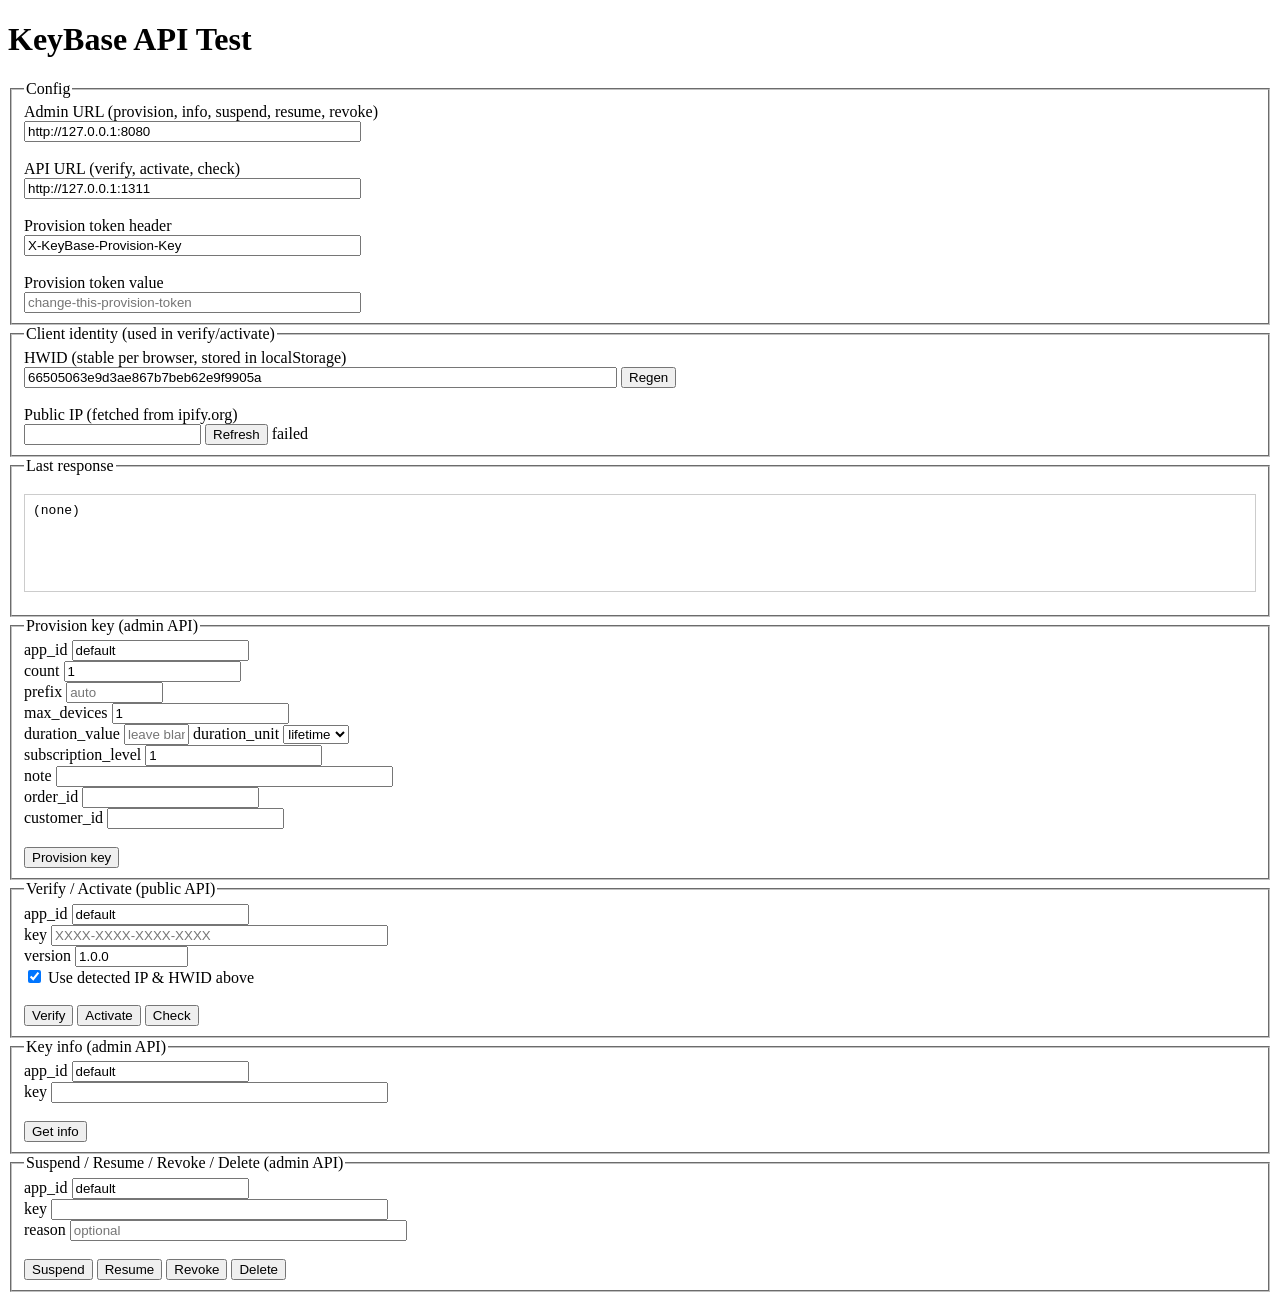
==== Client-Test/index.html @ a8faad83 "Add files via upload" ====
<!DOCTYPE html>
<html lang="en">
<head>
<meta charset="UTF-8">
<title>KeyBase API Test</title>
</head>
<body>
<h1>KeyBase API Test</h1>

<!-- ── Config ──────────────────────────────────────────── -->
<fieldset>
  <legend>Config</legend>
  <label>Admin URL (provision, info, suspend, resume, revoke)<br>
    <input id="cfg-admin" value="http://127.0.0.1:8080" size="40">
  </label><br><br>
  <label>API URL (verify, activate, check)<br>
    <input id="cfg-api" value="http://127.0.0.1:1311" size="40">
  </label><br><br>
  <label>Provision token header<br>
    <input id="cfg-header" value="X-KeyBase-Provision-Key" size="40">
  </label><br><br>
  <label>Provision token value<br>
    <input id="cfg-token" value="" size="40" placeholder="change-this-provision-token">
  </label>
</fieldset>

<!-- ── Client identity ─────────────────────────────────── -->
<fieldset>
  <legend>Client identity (used in verify/activate)</legend>
  <label>HWID (stable per browser, stored in localStorage)<br>
    <input id="client-hwid" size="72" readonly>
    <button onclick="regenHwid()">Regen</button>
  </label><br><br>
  <label>Public IP (fetched from ipify.org)<br>
    <input id="client-ip" size="20" readonly>
    <button onclick="detectIp()">Refresh</button>
    <span id="ip-status"></span>
  </label>
</fieldset>

<!-- ── Response ─────────────────────────────────────────── -->
<fieldset>
  <legend>Last response</legend>
  <pre id="resp" style="min-height:80px;border:1px solid #ccc;padding:8px;white-space:pre-wrap;word-break:break-all">(none)</pre>
</fieldset>

<!-- ── Provision ────────────────────────────────────────── -->
<fieldset>
  <legend>Provision key (admin API)</legend>
  <label>app_id <input id="p-app" value="default" size="20"></label><br>
  <label>count <input id="p-count" value="1" size="5" type="number" min="1"></label><br>
  <label>prefix <input id="p-prefix" value="" size="10" placeholder="auto"></label><br>
  <label>max_devices <input id="p-devices" value="1" size="5" type="number" min="1"></label><br>
  <label>duration_value <input id="p-dur-val" value="" size="6" placeholder="leave blank = lifetime"></label></label>
  <label>duration_unit
    <select id="p-dur-unit">
      <option value="">lifetime</option>
      <option value="hours">hours</option>
      <option value="days">days</option>
      <option value="weeks">weeks</option>
      <option value="months">months</option>
      <option value="years">years</option>
    </select>
  </label><br>
  <label>subscription_level <input id="p-sub" value="1" size="5" type="number" min="1"></label><br>
  <label>note <input id="p-note" value="" size="40"></label><br>
  <label>order_id <input id="p-order" value="" size="20"></label><br>
  <label>customer_id <input id="p-customer" value="" size="20"></label><br><br>
  <button onclick="doProvision()">Provision key</button>
</fieldset>

<!-- ── Verify / Activate ─────────────────────────────────── -->
<fieldset>
  <legend>Verify / Activate (public API)</legend>
  <label>app_id <input id="v-app" value="default" size="20"></label><br>
  <label>key <input id="v-key" value="" size="40" placeholder="XXXX-XXXX-XXXX-XXXX"></label><br>
  <label>version <input id="v-version" value="1.0.0" size="12"></label><br>
  <label>
    <input type="checkbox" id="v-use-detected" checked onchange="toggleManualIp()">
    Use detected IP &amp; HWID above
  </label><br>
  <div id="v-manual" style="display:none">
    <label>hwid <input id="v-hwid-manual" value="" size="50"></label><br>
    <label>ip <input id="v-ip-manual" value="" size="20"></label><br>
  </div>
  <br>
  <button onclick="doVerify('/api/v1/verify')">Verify</button>
  <button onclick="doVerify('/api/v1/activate')">Activate</button>
  <button onclick="doVerify('/api/v1/check')">Check</button>
</fieldset>

<!-- ── Key info ──────────────────────────────────────────── -->
<fieldset>
  <legend>Key info (admin API)</legend>
  <label>app_id <input id="i-app" value="default" size="20"></label><br>
  <label>key <input id="i-key" value="" size="40"></label><br><br>
  <button onclick="doKeyInfo()">Get info</button>
</fieldset>

<!-- ── Suspend / Resume / Revoke / Delete ────────────────── -->
<fieldset>
  <legend>Suspend / Resume / Revoke / Delete (admin API)</legend>
  <label>app_id <input id="m-app" value="default" size="20"></label><br>
  <label>key <input id="m-key" value="" size="40"></label><br>
  <label>reason <input id="m-reason" value="" size="40" placeholder="optional"></label><br><br>
  <button onclick="doKeyAction('/api/v1/keys/suspend')">Suspend</button>
  <button onclick="doKeyAction('/api/v1/keys/resume')">Resume</button>
  <button onclick="doKeyAction('/api/v1/keys/revoke')">Revoke</button>
  <button onclick="doKeyAction('/api/v1/keys/delete')">Delete</button>
</fieldset>

<script>
// ── Helpers ─────────────────────────────────────────────────
function adminBase() { return document.getElementById('cfg-admin').value.replace(/\/$/, ''); }
function apiBase()   { return document.getElementById('cfg-api').value.replace(/\/$/, ''); }
function token()     { return document.getElementById('cfg-token').value.trim(); }
function headerName(){ return document.getElementById('cfg-header').value.trim() || 'X-KeyBase-Provision-Key'; }

function showResp(data, ok) {
  var el = document.getElementById('resp');
  el.textContent = JSON.stringify(data, null, 2);
  el.style.background = ok ? '#efffef' : '#fff2f2';
}
function showErr(err) {
  document.getElementById('resp').textContent = 'ERROR: ' + err;
  document.getElementById('resp').style.background = '#fff2f2';
}

async function apiFetch(base, path, body, method) {
  method = method || 'POST';
  var headers = { 'Content-Type': 'application/json' };
  var authHeader = headerName();
  if (authHeader) headers[authHeader] = token();
  try {
    var r = await fetch(base + path, { method: method, headers: headers, body: body ? JSON.stringify(body) : undefined });
    var data = await r.json();
    showResp(data, data.ok !== false);
    return data;
  } catch(e) {
    showErr(e.message);
    return null;
  }
}

// ── HWID ────────────────────────────────────────────────────
function genHwid() {
  var arr = new Uint8Array(16);
  crypto.getRandomValues(arr);
  return Array.from(arr).map(function(b){ return b.toString(16).padStart(2,'0'); }).join('');
}
function loadHwid() {
  var h = localStorage.getItem('keybase_test_hwid');
  if (!h) { h = genHwid(); localStorage.setItem('keybase_test_hwid', h); }
  document.getElementById('client-hwid').value = h;
}
function regenHwid() {
  var h = genHwid();
  localStorage.setItem('keybase_test_hwid', h);
  document.getElementById('client-hwid').value = h;
}

// ── IP detection ─────────────────────────────────────────────
var IP_SERVICES = [
  'https://api4.ipify.org',
  'https://ipv4.icanhazip.com',
  'https://v4.ident.me'
];
async function detectIp() {
  document.getElementById('ip-status').textContent = 'detecting...';
  for (var i = 0; i < IP_SERVICES.length; i++) {
    try {
      var r = await fetch(IP_SERVICES[i], { signal: AbortSignal.timeout(4000) });
      var ip = (await r.text()).trim();
      if (ip && ip.length < 40) {
        document.getElementById('client-ip').value = ip;
        document.getElementById('ip-status').textContent = '✓';
        return;
      }
    } catch(e) {}
  }
  document.getElementById('client-ip').value = '';
  document.getElementById('ip-status').textContent = 'failed';
}

function toggleManualIp() {
  var use = document.getElementById('v-use-detected').checked;
  document.getElementById('v-manual').style.display = use ? 'none' : 'block';
}

// ── Operations ────────────────────────────────────────────────
async function doProvision() {
  var body = {
    app_id:             document.getElementById('p-app').value.trim() || 'default',
    count:              parseInt(document.getElementById('p-count').value) || 1,
    max_devices:        parseInt(document.getElementById('p-devices').value) || 1,
    subscription_level: parseInt(document.getElementById('p-sub').value) || 1,
  };
  var prefix = document.getElementById('p-prefix').value.trim();
  if (prefix) body.prefix = prefix;
  var durVal = document.getElementById('p-dur-val').value.trim();
  var durUnit = document.getElementById('p-dur-unit').value;
  if (durVal && durUnit) { body.duration_value = parseInt(durVal); body.duration_unit = durUnit; }
  var note = document.getElementById('p-note').value.trim();
  var order = document.getElementById('p-order').value.trim();
  var cust = document.getElementById('p-customer').value.trim();
  if (note) body.note = note;
  if (order) body.order_id = order;
  if (cust) body.customer_id = cust;
  await apiFetch(adminBase(), '/api/v1/provision', body);
}

async function doVerify(path) {
  var useDetected = document.getElementById('v-use-detected').checked;
  var hwid = useDetected ? document.getElementById('client-hwid').value : document.getElementById('v-hwid-manual').value.trim();
  var ip   = useDetected ? document.getElementById('client-ip').value   : document.getElementById('v-ip-manual').value.trim();
  var body = {
    app_id:  document.getElementById('v-app').value.trim() || 'default',
    key:     document.getElementById('v-key').value.trim(),
    hwid:    hwid,
    version: document.getElementById('v-version').value.trim() || '1.0.0',
  };
  if (ip) body.ip = ip;
  await apiFetch(apiBase(), path, body);
}

async function doKeyInfo() {
  var app = document.getElementById('i-app').value.trim() || 'default';
  var key = document.getElementById('i-key').value.trim();
  await apiFetch(adminBase(), '/api/v1/keys/info?app_id=' + encodeURIComponent(app) + '&key=' + encodeURIComponent(key), null, 'GET');
}

async function doKeyAction(path) {
  var body = {
    app_id: document.getElementById('m-app').value.trim() || 'default',
    key:    document.getElementById('m-key').value.trim(),
  };
  var reason = document.getElementById('m-reason').value.trim();
  if (reason) body.reason = reason;
  await apiFetch(adminBase(), path, body);
}

// ── Init ─────────────────────────────────────────────────────
loadHwid();
detectIp();
</script>
</body>
</html>
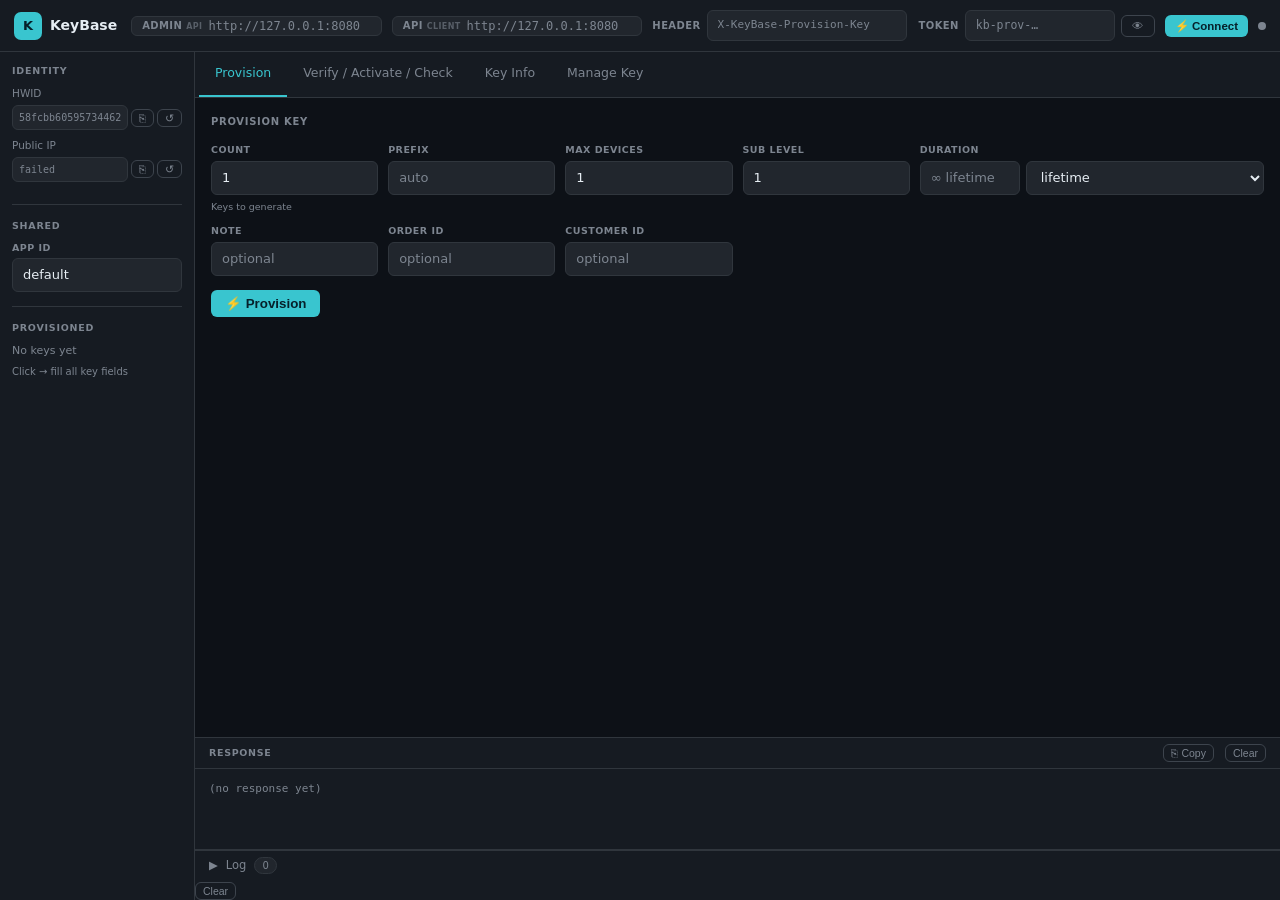
==== commit 995cd52b: "Add files via upload" ====
--- a/Client-Test/index.html
+++ b/Client-Test/index.html
@@ -1,247 +1,1215 @@
 <!DOCTYPE html>
 <html lang="en">
 <head>
-<meta charset="UTF-8">
-<title>KeyBase API Test</title>
+<meta charset="UTF-8"/>
+<meta name="viewport" content="width=device-width,initial-scale=1"/>
+<title>KeyBase Tester</title>
+<style>
+:root {
+  --bg:     #0d1117;
+  --p1:     #161b22;
+  --p2:     #1c2128;
+  --p3:     #21262d;
+  --b:      #30363d;
+  --b2:     #3d444d;
+  --ac:     #2f81f7;
+  --cyan:   #39c5cf;
+  --text:   #e6edf3;
+  --sub:    #7d8590;
+  --green:  #3fb950;
+  --red:    #f85149;
+  --warn:   #d29922;
+  --purple: #a371f7;
+  --r: 6px;
+}
+*, *::before, *::after { box-sizing: border-box; margin: 0; padding: 0; }
+html, body { height: 100%; overflow: hidden; }
+body {
+  background: var(--bg);
+  color: var(--text);
+  font: 13px/1.5 -apple-system, BlinkMacSystemFont, 'Segoe UI', system-ui, sans-serif;
+  display: flex;
+  flex-direction: column;
+}
+::-webkit-scrollbar { width: 4px; height: 4px; }
+::-webkit-scrollbar-track { background: transparent; }
+::-webkit-scrollbar-thumb { background: var(--b2); border-radius: 2px; }
+
+/* inputs */
+input, select, textarea {
+  background: var(--p3);
+  border: 1px solid var(--b);
+  border-radius: var(--r);
+  padding: 6px 10px;
+  color: var(--text);
+  font: inherit;
+  width: 100%;
+  transition: border-color .15s;
+}
+input:focus, select:focus { outline: none; border-color: var(--ac); }
+input::placeholder { color: var(--sub); }
+input[readonly] { color: var(--sub); cursor: default; }
+input[type=number] { -moz-appearance: textfield; appearance: textfield; }
+select option { background: var(--p2); }
+
+/* ── TOPBAR ──────────────────────────────────────────────── */
+.top {
+  height: 52px;
+  background: var(--p1);
+  border-bottom: 1px solid var(--b);
+  display: flex;
+  align-items: center;
+  gap: 10px;
+  padding: 0 14px;
+  flex-shrink: 0;
+}
+.logo {
+  display: flex;
+  align-items: center;
+  gap: 8px;
+  font-weight: 700;
+  font-size: 14px;
+  white-space: nowrap;
+  margin-right: 4px;
+}
+.logo-icon {
+  width: 28px; height: 28px;
+  background: var(--cyan);
+  border-radius: 7px;
+  display: flex; align-items: center; justify-content: center;
+  font-size: 13px; font-weight: 900; color: #06202a;
+  flex-shrink: 0;
+}
+.url-wrap {
+  flex: 1;
+  display: flex;
+  align-items: center;
+  background: var(--p3);
+  border: 1px solid var(--b);
+  border-radius: var(--r);
+  padding: 0 10px;
+  gap: 6px;
+  transition: border-color .15s;
+}
+.url-wrap:focus-within { border-color: var(--ac); }
+.url-label {
+  font-size: 10px;
+  font-weight: 700;
+  color: var(--sub);
+  letter-spacing: .04em;
+  text-transform: uppercase;
+  white-space: nowrap;
+}
+.url-input {
+  border: none;
+  background: transparent;
+  padding: 0;
+  font-family: 'Cascadia Code', 'Fira Code', Consolas, monospace;
+  font-size: 12px;
+}
+.url-input:focus { outline: none; border: none; }
+.token-wrap {
+  display: flex;
+  align-items: center;
+  gap: 6px;
+  flex-shrink: 0;
+}
+.token-label {
+  font-size: 10px;
+  font-weight: 700;
+  color: var(--sub);
+  letter-spacing: .04em;
+  text-transform: uppercase;
+  white-space: nowrap;
+}
+.token-input {
+  width: 180px;
+  font-family: 'Cascadia Code', Consolas, monospace;
+  font-size: 11.5px;
+}
+.status-dot {
+  width: 8px; height: 8px;
+  border-radius: 50%;
+  background: var(--sub);
+  flex-shrink: 0;
+  transition: background .3s;
+}
+.status-dot.ok   { background: var(--green); }
+.status-dot.err  { background: var(--red); box-shadow: 0 0 0 2px rgba(248,81,73,.2); }
+.status-dot.spin { background: var(--warn); animation: pulse .9s infinite; }
+@keyframes pulse { 0%,100% { opacity: 1; } 50% { opacity: .3; } }
+
+/* ── BUTTONS ─────────────────────────────────────────────── */
+.btn {
+  display: inline-flex; align-items: center; gap: 5px;
+  padding: 6px 14px;
+  border-radius: var(--r);
+  font: 500 12.5px inherit;
+  cursor: pointer;
+  border: none;
+  transition: all .12s;
+  white-space: nowrap;
+  flex-shrink: 0;
+}
+.btn:active { transform: scale(.97); }
+.b-ac   { background: var(--ac); color: #fff; }
+.b-ac:hover { background: #388bfd; }
+.b-cy   { background: var(--cyan); color: #06202a; font-weight: 600; }
+.b-cy:hover { background: #45d4df; }
+.b-gh   { background: transparent; border: 1px solid var(--b2); color: var(--sub); }
+.b-gh:hover { color: var(--text); border-color: var(--b2); background: var(--p3); }
+.b-red  { background: rgba(248,81,73,.12); border: 1px solid rgba(248,81,73,.3); color: var(--red); }
+.b-red:hover { background: rgba(248,81,73,.22); }
+.b-warn { background: rgba(210,153,34,.12); border: 1px solid rgba(210,153,34,.3); color: var(--warn); }
+.b-warn:hover { background: rgba(210,153,34,.22); }
+.b-ok   { background: rgba(63,185,80,.12); border: 1px solid rgba(63,185,80,.3); color: var(--green); }
+.b-ok:hover { background: rgba(63,185,80,.22); }
+.b-pu   { background: rgba(163,113,247,.12); border: 1px solid rgba(163,113,247,.3); color: var(--purple); }
+.b-pu:hover { background: rgba(163,113,247,.22); }
+.b-sm { padding: 4px 10px; font-size: 11.5px; }
+.b-xs { padding: 2px 7px; font-size: 10.5px; }
+
+/* ── BODY LAYOUT ─────────────────────────────────────────── */
+.body { display: grid; grid-template-columns: 195px 1fr; flex: 1; min-height: 0; }
+
+/* ── SIDEBAR ─────────────────────────────────────────────── */
+.sb {
+  background: var(--p1);
+  border-right: 1px solid var(--b);
+  overflow-y: auto;
+  padding: 12px;
+  display: flex;
+  flex-direction: column;
+  gap: 14px;
+}
+.sb-sec h4 {
+  font-size: 9.5px;
+  font-weight: 700;
+  text-transform: uppercase;
+  letter-spacing: .08em;
+  color: var(--sub);
+  margin-bottom: 8px;
+}
+.id-row { margin-bottom: 8px; }
+.id-row .lbl { font-size: 10.5px; color: var(--sub); margin-bottom: 3px; }
+.id-row .row { display: flex; gap: 3px; align-items: center; }
+.id-row .row input {
+  flex: 1; min-width: 0;
+  font-family: 'Cascadia Code', Consolas, monospace;
+  font-size: 10px;
+  padding: 4px 6px;
+}
+.sf-field { display: flex; flex-direction: column; gap: 3px; }
+.sf-field label { font-size: 9.5px; font-weight: 700; text-transform: uppercase; letter-spacing: .05em; color: var(--sub); }
+.div { height: 1px; background: var(--b); }
+.k-box .k-item {
+  display: flex;
+  align-items: center;
+  justify-content: space-between;
+  gap: 6px;
+  background: rgba(57,197,207,.07);
+  border: 1px solid rgba(57,197,207,.18);
+  border-radius: 5px;
+  padding: 5px 7px;
+  font-family: 'Cascadia Code', Consolas, monospace;
+  font-size: 9.5px;
+  color: var(--cyan);
+  cursor: pointer;
+  margin-bottom: 3px;
+  transition: background .1s;
+}
+.k-box .k-item:hover { background: rgba(57,197,207,.13); }
+.k-box .k-item span { flex: 1; overflow: hidden; text-overflow: ellipsis; white-space: nowrap; }
+.k-empty { font-size: 11px; color: var(--sub); }
+
+/* ── CONTENT ─────────────────────────────────────────────── */
+.content { display: flex; flex-direction: column; overflow: hidden; }
+
+/* tabs */
+.tabs-bar {
+  background: var(--p1);
+  border-bottom: 1px solid var(--b);
+  display: flex;
+  flex-shrink: 0;
+  overflow-x: auto;
+  padding: 0 4px;
+}
+.tab-btn {
+  background: transparent;
+  border: none;
+  border-bottom: 2px solid transparent;
+  color: var(--sub);
+  padding: 12px 16px;
+  font: inherit;
+  font-size: 12.5px;
+  cursor: pointer;
+  white-space: nowrap;
+  transition: all .12s;
+}
+.tab-btn:hover { color: var(--text); }
+.tab-btn.on { color: var(--cyan); border-bottom-color: var(--cyan); }
+
+/* panels */
+.panels { flex: 1; overflow-y: auto; }
+.panel { display: none; padding: 16px; }
+.panel.on { display: block; }
+.panel-title {
+  font-size: 10px;
+  font-weight: 700;
+  text-transform: uppercase;
+  letter-spacing: .07em;
+  color: var(--sub);
+  margin-bottom: 14px;
+}
+
+/* form grid */
+.fg { display: grid; grid-template-columns: repeat(auto-fill, minmax(160px, 1fr)); gap: 10px; }
+.fg.tight { grid-template-columns: repeat(auto-fill, minmax(140px, 1fr)); }
+.s2 { grid-column: span 2; }
+.s3 { grid-column: span 3; }
+.f { display: flex; flex-direction: column; gap: 4px; }
+.f > label { font-size: 9.5px; font-weight: 700; text-transform: uppercase; letter-spacing: .05em; color: var(--sub); }
+.f .hint { font-size: 9.5px; color: var(--sub); margin-top: 1px; }
+.fa { display: flex; gap: 6px; flex-wrap: wrap; margin-top: 14px; align-items: center; }
+.sep { height: 1px; background: var(--b); margin: 16px 0; }
+
+/* endpoint pills */
+.ep-bar { display: flex; gap: 5px; margin-bottom: 14px; }
+.ep-pill {
+  padding: 4px 13px;
+  border-radius: 100px;
+  font-size: 11.5px;
+  font-weight: 500;
+  border: 1px solid var(--b);
+  background: var(--p3);
+  color: var(--sub);
+  cursor: pointer;
+  transition: all .12s;
+}
+.ep-pill.on {
+  background: rgba(57,197,207,.1);
+  border-color: rgba(57,197,207,.4);
+  color: var(--cyan);
+}
+
+/* manage sections */
+.msec { margin-top: 16px; padding-top: 16px; border-top: 1px solid var(--b); }
+.msec:first-child { margin-top: 0; padding-top: 0; border-top: none; }
+.msec-hdr {
+  font-size: 10px;
+  font-weight: 700;
+  text-transform: uppercase;
+  letter-spacing: .07em;
+  color: var(--sub);
+  margin-bottom: 10px;
+  display: flex;
+  align-items: center;
+  gap: 8px;
+}
+.msec-hdr::after { content: ''; flex: 1; height: 1px; background: var(--b); }
+
+/* ── BOTTOM ──────────────────────────────────────────────── */
+.bottom { flex-shrink: 0; }
+
+/* response */
+.resp-wrap { border-top: 1px solid var(--b); background: var(--p1); }
+.resp-hdr {
+  display: flex;
+  align-items: center;
+  gap: 8px;
+  padding: 6px 14px;
+  border-bottom: 1px solid var(--b);
+}
+.resp-hdr .label { font-size: 9.5px; font-weight: 700; text-transform: uppercase; letter-spacing: .07em; color: var(--sub); }
+.badge {
+  padding: 1px 7px;
+  border-radius: 4px;
+  font-size: 10px;
+  font-weight: 700;
+}
+.badge.ok  { background: rgba(63,185,80,.15);  color: var(--green); }
+.badge.err { background: rgba(248,81,73,.15);  color: var(--red); }
+.resp-ms { font-size: 11px; color: var(--sub); }
+.spacer { flex: 1; }
+.resp-body {
+  padding: 10px 14px;
+  font: 11px/1.8 'Cascadia Code', 'Fira Code', Consolas, monospace;
+  white-space: pre-wrap;
+  word-break: break-all;
+  min-height: 80px;
+  max-height: 200px;
+  overflow-y: auto;
+  color: var(--sub);
+}
+.resp-body.live { color: var(--text); }
+
+/* json colors */
+.jk  { color: var(--purple); }
+.jv  { color: var(--green); }
+.jb  { color: var(--warn); }
+.jn  { color: var(--sub); }
+.jnu { color: var(--cyan); }
+
+/* log */
+.log-bar {
+  border-top: 1px solid var(--b);
+  background: var(--p1);
+}
+.log-toggle {
+  width: 100%;
+  background: none;
+  border: none;
+  border-top: 1px solid var(--b);
+  display: flex;
+  align-items: center;
+  gap: 8px;
+  padding: 6px 14px;
+  color: var(--sub);
+  font: inherit;
+  font-size: 11.5px;
+  cursor: pointer;
+  transition: color .12s;
+  text-align: left;
+}
+.log-toggle:hover { color: var(--text); }
+.log-cnt {
+  background: var(--p3);
+  border: 1px solid var(--b);
+  border-radius: 100px;
+  padding: 0 7px;
+  font-size: 10px;
+}
+.log-list { display: none; max-height: 130px; overflow-y: auto; }
+.log-list.on { display: block; }
+.log-row {
+  display: grid;
+  grid-template-columns: 165px 32px 50px 1fr;
+  gap: 8px;
+  align-items: center;
+  padding: 5px 14px;
+  border-bottom: 1px solid var(--b);
+  font-size: 11px;
+  cursor: pointer;
+  transition: background .1s;
+}
+.log-row:hover { background: var(--p2); }
+.log-ep { font-family: 'Cascadia Code', Consolas, monospace; color: var(--cyan); overflow: hidden; text-overflow: ellipsis; white-space: nowrap; }
+.log-ok { color: var(--green); }
+.log-er { color: var(--red); }
+.log-ms { color: var(--sub); }
+.log-ts { color: var(--sub); font-size: 10px; text-align: right; }
+.log-empty { padding: 8px 14px; color: var(--sub); font-size: 11.5px; }
+
+/* ── TOAST ───────────────────────────────────────────────── */
+#toasts {
+  position: fixed; bottom: 14px; right: 14px;
+  display: flex; flex-direction: column; gap: 5px;
+  z-index: 9999; pointer-events: none;
+}
+.toast {
+  background: var(--p2);
+  border: 1px solid var(--b2);
+  border-radius: 8px;
+  padding: 7px 12px;
+  font-size: 12.5px;
+  display: flex;
+  align-items: center;
+  gap: 7px;
+  animation: tin .18s ease;
+  pointer-events: auto;
+}
+.toast .ic { font-size: 12px; }
+.toast.ok .ic  { color: var(--green); }
+.toast.err .ic { color: var(--red); }
+@keyframes tin { from { opacity: 0; transform: translateX(8px); } to { opacity: 1; transform: none; } }
+
+/* ── MISC ────────────────────────────────────────────────── */
+.mono { font-family: 'Cascadia Code', Consolas, monospace; }
+.dur-row { display: flex; gap: 6px; }
+.dur-row input { width: 100px; flex: 0 0 auto; }
+.dur-row select { flex: 1; }
+.pass-row { display: flex; gap: 6px; }
+.pass-row input { flex: 1; }
+
+@media (max-width: 600px) {
+  .body { grid-template-columns: 1fr; }
+  .sb { max-height: 160px; border-right: none; border-bottom: 1px solid var(--b); }
+}
+</style>
 </head>
 <body>
-<h1>KeyBase API Test</h1>
-
-<!-- ── Config ──────────────────────────────────────────── -->
-<fieldset>
-  <legend>Config</legend>
-  <label>Admin URL (provision, info, suspend, resume, revoke)<br>
-    <input id="cfg-admin" value="http://127.0.0.1:8080" size="40">
-  </label><br><br>
-  <label>API URL (verify, activate, check)<br>
-    <input id="cfg-api" value="http://127.0.0.1:1311" size="40">
-  </label><br><br>
-  <label>Provision token header<br>
-    <input id="cfg-header" value="X-KeyBase-Provision-Key" size="40">
-  </label><br><br>
-  <label>Provision token value<br>
-    <input id="cfg-token" value="" size="40" placeholder="change-this-provision-token">
-  </label>
-</fieldset>
-
-<!-- ── Client identity ─────────────────────────────────── -->
-<fieldset>
-  <legend>Client identity (used in verify/activate)</legend>
-  <label>HWID (stable per browser, stored in localStorage)<br>
-    <input id="client-hwid" size="72" readonly>
-    <button onclick="regenHwid()">Regen</button>
-  </label><br><br>
-  <label>Public IP (fetched from ipify.org)<br>
-    <input id="client-ip" size="20" readonly>
-    <button onclick="detectIp()">Refresh</button>
-    <span id="ip-status"></span>
-  </label>
-</fieldset>
-
-<!-- ── Response ─────────────────────────────────────────── -->
-<fieldset>
-  <legend>Last response</legend>
-  <pre id="resp" style="min-height:80px;border:1px solid #ccc;padding:8px;white-space:pre-wrap;word-break:break-all">(none)</pre>
-</fieldset>
-
-<!-- ── Provision ────────────────────────────────────────── -->
-<fieldset>
-  <legend>Provision key (admin API)</legend>
-  <label>app_id <input id="p-app" value="default" size="20"></label><br>
-  <label>count <input id="p-count" value="1" size="5" type="number" min="1"></label><br>
-  <label>prefix <input id="p-prefix" value="" size="10" placeholder="auto"></label><br>
-  <label>max_devices <input id="p-devices" value="1" size="5" type="number" min="1"></label><br>
-  <label>duration_value <input id="p-dur-val" value="" size="6" placeholder="leave blank = lifetime"></label></label>
-  <label>duration_unit
-    <select id="p-dur-unit">
-      <option value="">lifetime</option>
-      <option value="hours">hours</option>
-      <option value="days">days</option>
-      <option value="weeks">weeks</option>
-      <option value="months">months</option>
-      <option value="years">years</option>
-    </select>
-  </label><br>
-  <label>subscription_level <input id="p-sub" value="1" size="5" type="number" min="1"></label><br>
-  <label>note <input id="p-note" value="" size="40"></label><br>
-  <label>order_id <input id="p-order" value="" size="20"></label><br>
-  <label>customer_id <input id="p-customer" value="" size="20"></label><br><br>
-  <button onclick="doProvision()">Provision key</button>
-</fieldset>
-
-<!-- ── Verify / Activate ─────────────────────────────────── -->
-<fieldset>
-  <legend>Verify / Activate (public API)</legend>
-  <label>app_id <input id="v-app" value="default" size="20"></label><br>
-  <label>key <input id="v-key" value="" size="40" placeholder="XXXX-XXXX-XXXX-XXXX"></label><br>
-  <label>version <input id="v-version" value="1.0.0" size="12"></label><br>
-  <label>
-    <input type="checkbox" id="v-use-detected" checked onchange="toggleManualIp()">
-    Use detected IP &amp; HWID above
-  </label><br>
-  <div id="v-manual" style="display:none">
-    <label>hwid <input id="v-hwid-manual" value="" size="50"></label><br>
-    <label>ip <input id="v-ip-manual" value="" size="20"></label><br>
+
+<div id="toasts"></div>
+
+<!-- ══ TOPBAR ══════════════════════════════════════════════ -->
+<div class="top">
+  <div class="logo">
+    <div class="logo-icon">K</div>
+    KeyBase
   </div>
-  <br>
-  <button onclick="doVerify('/api/v1/verify')">Verify</button>
-  <button onclick="doVerify('/api/v1/activate')">Activate</button>
-  <button onclick="doVerify('/api/v1/check')">Check</button>
-</fieldset>
-
-<!-- ── Key info ──────────────────────────────────────────── -->
-<fieldset>
-  <legend>Key info (admin API)</legend>
-  <label>app_id <input id="i-app" value="default" size="20"></label><br>
-  <label>key <input id="i-key" value="" size="40"></label><br><br>
-  <button onclick="doKeyInfo()">Get info</button>
-</fieldset>
-
-<!-- ── Suspend / Resume / Revoke / Delete ────────────────── -->
-<fieldset>
-  <legend>Suspend / Resume / Revoke / Delete (admin API)</legend>
-  <label>app_id <input id="m-app" value="default" size="20"></label><br>
-  <label>key <input id="m-key" value="" size="40"></label><br>
-  <label>reason <input id="m-reason" value="" size="40" placeholder="optional"></label><br><br>
-  <button onclick="doKeyAction('/api/v1/keys/suspend')">Suspend</button>
-  <button onclick="doKeyAction('/api/v1/keys/resume')">Resume</button>
-  <button onclick="doKeyAction('/api/v1/keys/revoke')">Revoke</button>
-  <button onclick="doKeyAction('/api/v1/keys/delete')">Delete</button>
-</fieldset>
+
+  <div class="url-wrap">
+    <span class="url-label">Admin <span style="font-size:8px;opacity:.6">API</span></span>
+    <input class="url-input" id="url-admin" placeholder="http://127.0.0.1:8080" autocomplete="off" spellcheck="false" oninput="qsave()">
+  </div>
+
+  <div class="url-wrap">
+    <span class="url-label">API <span style="font-size:8px;opacity:.6">client</span></span>
+    <input class="url-input" id="url-api" placeholder="http://127.0.0.1:8080" autocomplete="off" spellcheck="false" oninput="qsave()">
+  </div>
+
+  <div class="token-wrap">
+    <span class="token-label">Header</span>
+    <input id="hdr-name" placeholder="X-KeyBase-Provision-Key" autocomplete="off" oninput="qsave()" style="width:200px;font-family:monospace;font-size:11px">
+    <span class="token-label" style="margin-left:6px">Token</span>
+    <input class="token-input" id="tok" type="password" placeholder="kb-prov-…" autocomplete="off" oninput="qsave()" style="width:150px">
+    <button class="btn b-gh b-sm" onclick="eyeTok()" id="eye">👁</button>
+  </div>
+
+  <button class="btn b-cy b-sm" onclick="connect()">⚡ Connect</button>
+  <span class="status-dot" id="dot" title="Connection status"></span>
+</div>
+
+<!-- ══ BODY ════════════════════════════════════════════════ -->
+<div class="body">
+
+  <!-- ── SIDEBAR ────────────────────────────── -->
+  <div class="sb">
+    <div class="sb-sec">
+      <h4>Identity</h4>
+      <div class="id-row">
+        <div class="lbl">HWID</div>
+        <div class="row">
+          <input id="hwid" readonly>
+          <button class="btn b-gh b-xs" onclick="cp('hwid')">⎘</button>
+          <button class="btn b-gh b-xs" onclick="regenHwid()" title="Regenerate">↺</button>
+        </div>
+      </div>
+      <div class="id-row">
+        <div class="lbl">Public IP</div>
+        <div class="row">
+          <input id="myip" readonly placeholder="detecting…">
+          <button class="btn b-gh b-xs" onclick="cp('myip')">⎘</button>
+          <button class="btn b-gh b-xs" id="ipbtn" onclick="detectIp()">↺</button>
+        </div>
+      </div>
+    </div>
+
+    <div class="div"></div>
+
+    <div class="sb-sec">
+      <h4>Shared</h4>
+      <div class="sf-field">
+        <label>App ID</label>
+        <input id="app" value="default" oninput="qsave()">
+      </div>
+    </div>
+
+    <div class="div"></div>
+
+    <div class="sb-sec">
+      <h4>Provisioned</h4>
+      <div class="k-box" id="kbox">
+        <div class="k-empty">No keys yet</div>
+      </div>
+      <div style="font-size:10px;color:var(--sub);margin-top:4px">Click → fill all key fields</div>
+    </div>
+  </div>
+
+  <!-- ── CONTENT ────────────────────────────── -->
+  <div class="content">
+
+    <div class="tabs-bar">
+      <button class="tab-btn on" onclick="tab('provision',this)">Provision</button>
+      <button class="tab-btn"    onclick="tab('verify',this)">Verify / Activate / Check</button>
+      <button class="tab-btn"    onclick="tab('keyinfo',this)">Key Info</button>
+      <button class="tab-btn"    onclick="tab('manage',this)">Manage Key</button>
+    </div>
+
+    <div class="panels">
+
+      <!-- ── PROVISION ───────────────────── -->
+      <div class="panel on" id="pan-provision">
+        <div class="panel-title">Provision key</div>
+        <div class="fg">
+          <div class="f">
+            <label>Count</label>
+            <input id="p-n" type="number" min="1" value="1">
+            <span class="hint">Keys to generate</span>
+          </div>
+          <div class="f">
+            <label>Prefix</label>
+            <input id="p-pfx" placeholder="auto">
+          </div>
+          <div class="f">
+            <label>Max devices</label>
+            <input id="p-dev" type="number" min="1" value="1">
+          </div>
+          <div class="f">
+            <label>Sub level</label>
+            <input id="p-sub" type="number" min="1" value="1">
+          </div>
+          <div class="f s2">
+            <label>Duration</label>
+            <div class="dur-row">
+              <input id="p-dv" type="number" min="1" placeholder="∞ lifetime">
+              <select id="p-du">
+                <option value="">lifetime</option>
+                <option>hours</option><option>days</option>
+                <option>weeks</option><option>months</option><option>years</option>
+              </select>
+            </div>
+          </div>
+          <div class="f">
+            <label>Note</label>
+            <input id="p-note" placeholder="optional">
+          </div>
+          <div class="f">
+            <label>Order ID</label>
+            <input id="p-ord" placeholder="optional">
+          </div>
+          <div class="f">
+            <label>Customer ID</label>
+            <input id="p-cust" placeholder="optional">
+          </div>
+        </div>
+        <div class="fa">
+          <button class="btn b-cy" onclick="doProvision()">⚡ Provision</button>
+        </div>
+      </div>
+
+      <!-- ── VERIFY ──────────────────────── -->
+      <div class="panel" id="pan-verify">
+        <div class="panel-title">Verify / Activate / Check</div>
+        <div class="ep-bar">
+          <button class="ep-pill on" onclick="setEp('verify',this)">/verify</button>
+          <button class="ep-pill"    onclick="setEp('activate',this)">/activate</button>
+          <button class="ep-pill"    onclick="setEp('check',this)">/check</button>
+        </div>
+        <div class="fg">
+          <div class="f s2">
+            <label>License key</label>
+            <input id="v-key" placeholder="XXXX-XXXX-XXXX-XXXX" class="mono">
+          </div>
+          <div class="f">
+            <label>Version</label>
+            <input id="v-ver" value="1.0.0">
+          </div>
+          <div class="f">
+            <label>Override HWID</label>
+            <input id="v-hwid" placeholder="blank = auto">
+          </div>
+          <div class="f">
+            <label>Override IP</label>
+            <input id="v-ip" placeholder="blank = auto">
+          </div>
+        </div>
+        <div class="fa">
+          <button class="btn b-cy" id="vbtn" onclick="doVerify()">⚡ Verify</button>
+        </div>
+      </div>
+
+      <!-- ── KEY INFO ─────────────────────── -->
+      <div class="panel" id="pan-keyinfo">
+        <div class="panel-title">Key info</div>
+        <div class="fg">
+          <div class="f s2">
+            <label>License key</label>
+            <input id="i-key" placeholder="XXXX-XXXX-XXXX-XXXX" class="mono">
+          </div>
+        </div>
+        <div class="fa">
+          <button class="btn b-cy" onclick="doKeyInfo()">⚡ Get info</button>
+        </div>
+      </div>
+
+      <!-- ── MANAGE ───────────────────────── -->
+      <div class="panel" id="pan-manage">
+        <div class="panel-title">Manage key</div>
+
+        <!-- shared key input -->
+        <div class="f">
+          <label>License key</label>
+          <input id="m-key" placeholder="XXXX-XXXX-XXXX-XXXX" class="mono">
+        </div>
+
+        <!-- ACTIONS -->
+        <div class="msec">
+          <div class="msec-hdr">Actions</div>
+          <div class="fg tight">
+            <div class="f s2">
+              <label>Reason</label>
+              <input id="m-rsn" placeholder="optional, shown in audit log">
+            </div>
+          </div>
+          <div class="fa">
+            <button class="btn b-warn" onclick="act('suspend')">⏸ Suspend</button>
+            <button class="btn b-ok"   onclick="act('resume')">▶ Resume</button>
+            <button class="btn b-red"  onclick="act('revoke')">✕ Revoke</button>
+            <button class="btn b-red"  onclick="act('delete')" style="opacity:.65">🗑 Delete</button>
+          </div>
+        </div>
+
+        <!-- UPDATE -->
+        <div class="msec">
+          <div class="msec-hdr">Update fields</div>
+          <div class="fg tight">
+            <div class="f">
+              <label>Note</label>
+              <input id="m-note" placeholder="new value">
+            </div>
+            <div class="f">
+              <label>Max devices</label>
+              <input id="m-dev" type="number" min="1" placeholder="unchanged">
+            </div>
+            <div class="f">
+              <label>Sub level</label>
+              <input id="m-sub" type="number" min="1" placeholder="unchanged">
+            </div>
+            <div class="f">
+              <label>Custom data (JSON)</label>
+              <input id="m-cust" placeholder='{"plan":"pro"}'>
+            </div>
+          </div>
+          <div class="fa">
+            <button class="btn b-pu" onclick="doUpdate()">✎ Update</button>
+          </div>
+        </div>
+
+        <!-- SECRET -->
+        <div class="msec">
+          <div class="msec-hdr">Key secret</div>
+          <div class="fg tight">
+            <div class="f s2">
+              <label>Secret</label>
+              <div class="pass-row">
+                <input id="m-sec" type="password" placeholder="new secret">
+                <button class="btn b-gh b-sm" onclick="genSec()">⚡ Gen</button>
+              </div>
+              <span class="hint">Clients must send this when verifying</span>
+            </div>
+            <div class="f">
+              <label>Confirm</label>
+              <input id="m-sec2" type="password" placeholder="repeat">
+            </div>
+          </div>
+          <div class="fa">
+            <button class="btn b-pu"  onclick="doSetSec()">🔐 Set secret</button>
+            <button class="btn b-red" onclick="doClearSec()">✕ Clear</button>
+          </div>
+        </div>
+
+        <!-- EXTEND -->
+        <div class="msec">
+          <div class="msec-hdr">Extend expiry</div>
+          <div class="fg tight">
+            <div class="f">
+              <label>Add duration</label>
+              <div class="dur-row">
+                <input id="m-ev" type="number" min="1" placeholder="amount">
+                <select id="m-eu">
+                  <option>hours</option><option selected>days</option>
+                  <option>weeks</option><option>months</option><option>years</option>
+                </select>
+              </div>
+            </div>
+            <div class="f">
+              <label>Or set exact date</label>
+              <input id="m-eabs" type="datetime-local">
+              <span class="hint">Overrides duration above</span>
+            </div>
+          </div>
+          <div class="fa">
+            <button class="btn b-ok" onclick="doExtend()">⏱ Extend</button>
+          </div>
+        </div>
+
+        <!-- DEVICES -->
+        <div class="msec">
+          <div class="msec-hdr">Device management</div>
+          <div class="fg tight">
+            <div class="f">
+              <label>Specific HWID</label>
+              <input id="m-dhw" placeholder="blank = reset ALL">
+            </div>
+            <div class="f">
+              <label>Device slot index</label>
+              <input id="m-didx" type="number" min="0" placeholder="optional">
+            </div>
+          </div>
+          <div class="fa">
+            <button class="btn b-warn" onclick="doResetDev()">↺ Reset devices</button>
+            <button class="btn b-red"  onclick="doRemoveDev()">✕ Remove device</button>
+          </div>
+        </div>
+
+        <!-- TRANSFER -->
+        <div class="msec">
+          <div class="msec-hdr">Transfer / Clone</div>
+          <div class="fg tight">
+            <div class="f">
+              <label>Target app ID</label>
+              <input id="m-tapp" placeholder="for transfer">
+            </div>
+            <div class="f">
+              <label>New key (clone)</label>
+              <input id="m-ckey" placeholder="blank = auto-generate" class="mono">
+            </div>
+          </div>
+          <div class="fa">
+            <button class="btn b-pu" onclick="doTransfer()">↪ Transfer</button>
+            <button class="btn b-gh" onclick="doClone()">⧉ Clone</button>
+          </div>
+        </div>
+
+      </div><!-- /pan-manage -->
+
+    </div><!-- /panels -->
+
+    <!-- ── BOTTOM ──────────────────────────── -->
+    <div class="bottom">
+      <div class="resp-wrap">
+        <div class="resp-hdr">
+          <span class="label">Response</span>
+          <span id="rbadge"></span>
+          <span class="resp-ms" id="rms"></span>
+          <div class="spacer"></div>
+          <button class="btn b-gh b-xs" onclick="cpResp()">⎘ Copy</button>
+          <button class="btn b-gh b-xs" onclick="clrResp()" style="margin-left:3px">Clear</button>
+        </div>
+        <pre class="resp-body" id="rb">(no response yet)</pre>
+      </div>
+
+      <div class="log-bar">
+        <button class="log-toggle" onclick="togLog()">
+          <span id="larr">▶</span>
+          Log
+          <span class="log-cnt" id="lcnt">0</span>
+          <div class="spacer"></div>
+          <span onclick="event.stopPropagation()">
+            <button class="btn b-gh b-xs" onclick="clrLog()">Clear</button>
+          </span>
+        </button>
+        <div class="log-list" id="llist">
+          <div class="log-empty" id="lempty">No requests yet</div>
+        </div>
+      </div>
+    </div>
+
+  </div><!-- /content -->
+</div><!-- /body -->
 
 <script>
-// ── Helpers ─────────────────────────────────────────────────
-function adminBase() { return document.getElementById('cfg-admin').value.replace(/\/$/, ''); }
-function apiBase()   { return document.getElementById('cfg-api').value.replace(/\/$/, ''); }
-function token()     { return document.getElementById('cfg-token').value.trim(); }
-function headerName(){ return document.getElementById('cfg-header').value.trim() || 'X-KeyBase-Provision-Key'; }
-
-function showResp(data, ok) {
-  var el = document.getElementById('resp');
-  el.textContent = JSON.stringify(data, null, 2);
-  el.style.background = ok ? '#efffef' : '#fff2f2';
-}
-function showErr(err) {
-  document.getElementById('resp').textContent = 'ERROR: ' + err;
-  document.getElementById('resp').style.background = '#fff2f2';
-}
-
-async function apiFetch(base, path, body, method) {
+'use strict';
+// ── Core ──────────────────────────────────────────────────────────
+var curEp = 'verify', reqlog = [], lastRaw = '';
+var $ = function(id){ return document.getElementById(id); };
+function cleanBase(value){ return (value || '').trim().replace(/\/+$/,''); }
+var adminBase = function(){ return cleanBase($('url-admin').value); };
+var apiBase   = function(){ return cleanBase($('url-api').value); };
+var prov = function(){ return $('tok').value.trim(); };
+var hdr  = function(){ return $('hdr-name').value.trim() || 'X-KeyBase-Provision-Key'; };
+var app  = function(){ return $('app').value.trim() || 'default'; };
+var mkey = function(){ return $('m-key').value.trim(); };
+
+function needAdmin(){ if(!adminBase()){ toast('Admin URL not set','err'); return false; } return true; }
+function needApi()  { if(!apiBase())  { toast('API URL not set','err');   return false; } return true; }
+
+// ── Persist ───────────────────────────────────────────────────────
+function qsave(){
+  localStorage.setItem('kb_cfg', JSON.stringify({
+    admin: $('url-admin').value, api: $('url-api').value,
+    tok: $('tok').value, app: $('app').value,
+    hdr: $('hdr-name').value
+  }));
+}
+function loadCfg(){
+  var s = localStorage.getItem('kb_cfg');
+  if(!s) return;
+  var c = JSON.parse(s);
+  if(c.admin) $('url-admin').value  = c.admin;
+  if(c.api)   $('url-api').value    = c.api;
+  if(c.tok)   $('tok').value        = c.tok;
+  if(c.app)   $('app').value        = c.app;
+  if(c.hdr)   $('hdr-name').value   = c.hdr;
+}
+function eyeTok(){
+  var el = $('tok');
+  el.type = el.type === 'password' ? 'text' : 'password';
+}
+
+// ── Toast ─────────────────────────────────────────────────────────
+function toast(msg, type){
+  var c = $('toasts'), el = document.createElement('div');
+  el.className = 'toast ' + (type||'');
+  el.innerHTML = '<span class="ic">' + (type==='ok'?'✓':type==='err'?'✕':'ℹ') + '</span>' + msg;
+  c.appendChild(el);
+  setTimeout(function(){
+    el.style.opacity = '0'; el.style.transition = 'opacity .2s';
+    setTimeout(function(){ el.remove(); }, 220);
+  }, 2200);
+}
+function cp(id){
+  var v = $(id).value;
+  if(!v) return;
+  navigator.clipboard.writeText(v).then(function(){ toast('Copied!', 'ok'); });
+}
+function cpResp(){
+  if(!lastRaw) return;
+  navigator.clipboard.writeText(lastRaw).then(function(){ toast('Copied!', 'ok'); });
+}
+
+// ── JSON highlight ────────────────────────────────────────────────
+function hjson(s){
+  return s
+    .replace(/&/g,'&amp;').replace(/</g,'&lt;').replace(/>/g,'&gt;')
+    .replace(/"([^"]+)"(\s*:)/g, '<span class="jk">"$1"</span>$2')
+    .replace(/:\s*"([^"]*)"/g, function(m,v){ return ': <span class="jv">"'+v+'"</span>'; })
+    .replace(/:\s*(true|false)/g, ': <span class="jb">$1</span>')
+    .replace(/:\s*null/g, ': <span class="jn">null</span>')
+    .replace(/:\s*(-?\d+\.?\d*)/g, ': <span class="jnu">$1</span>');
+}
+
+// ── Response ──────────────────────────────────────────────────────
+function showR(data, ok, ms){
+  lastRaw = JSON.stringify(data, null, 2);
+  $('rb').className = 'resp-body live';
+  $('rb').innerHTML = hjson(lastRaw);
+  $('rbadge').innerHTML = '<span class="badge '+(ok?'ok':'err')+'">'+(ok?'✓ OK':'✕ Error')+'</span>';
+  $('rms').textContent = ms + 'ms';
+}
+function showFail(msg){
+  lastRaw = msg;
+  $('rb').className = 'resp-body live';
+  $('rb').textContent = msg;
+  $('rbadge').innerHTML = '<span class="badge err">✕ Failed</span>';
+  $('rms').textContent = '';
+}
+function clrResp(){
+  $('rb').className = 'resp-body'; $('rb').textContent = '(no response yet)';
+  $('rbadge').innerHTML = ''; $('rms').textContent = ''; lastRaw = '';
+}
+
+// ── Log ───────────────────────────────────────────────────────────
+function addLog(ep, ok, ms, data){
+  reqlog.unshift({ep:ep, ok:ok, ms:ms, data:data, t:new Date().toLocaleTimeString()});
+  if(reqlog.length > 80) reqlog.pop();
+  renderLog();
+}
+function renderLog(){
+  $('lcnt').textContent = reqlog.length;
+  var list = $('llist');
+  list.querySelectorAll('.log-row').forEach(function(r){ r.remove(); });
+  $('lempty').style.display = reqlog.length ? 'none' : '';
+  reqlog.forEach(function(r){
+    var el = document.createElement('div');
+    el.className = 'log-row';
+    el.innerHTML =
+      '<span class="log-ep">'+r.ep+'</span>' +
+      '<span class="'+(r.ok?'log-ok':'log-er')+'">'+(r.ok?'✓':'✕')+'</span>' +
+      '<span class="log-ms">'+r.ms+'ms</span>' +
+      '<span class="log-ts">'+r.t+'</span>';
+    el.onclick = function(){
+      lastRaw = JSON.stringify(r.data, null, 2);
+      $('rb').innerHTML = hjson(lastRaw);
+      $('rb').className = 'resp-body live';
+    };
+    list.insertBefore(el, $('lempty'));
+  });
+}
+function clrLog(){ reqlog = []; renderLog(); }
+function togLog(){
+  var l=$('llist'), a=$('larr');
+  l.classList.toggle('on');
+  a.textContent = l.classList.contains('on') ? '▼' : '▶';
+}
+
+// ── Fetch ─────────────────────────────────────────────────────────
+function localProxyBase(){
+  if(location.protocol !== 'http:' && location.protocol !== 'https:') return '';
+  return location.origin;
+}
+function sameOrigin(base){
+  try { return new URL(base || '/', location.href).origin === location.origin; }
+  catch(e){ return false; }
+}
+function requestHeaders(base, body, viaProxy){
+  var headers = {};
+  if(body) headers['Content-Type'] = 'application/json';
+  if(viaProxy && base){
+    headers['X-KeyBase-Target-Base'] = base;
+    headers['X-KeyBase-Forward-Header-Name'] = hdr();
+    headers['X-KeyBase-Forward-Header-Value'] = prov();
+  } else {
+    headers[hdr()] = prov();
+  }
+  return headers;
+}
+async function requestJson(base, path, body, method, opts){
   method = method || 'POST';
-  var headers = { 'Content-Type': 'application/json' };
-  var authHeader = headerName();
-  if (authHeader) headers[authHeader] = token();
+  opts = opts || {};
+  base = cleanBase(base);
+  var proxy = localProxyBase();
+  var useProxyFirst = proxy && base && !sameOrigin(base);
+  var attempts = useProxyFirst ? ['proxy', 'direct'] : ['direct'];
+  if(proxy && attempts.indexOf('proxy') < 0) attempts.push('proxy');
+  var lastErr = null;
+  for(var i=0; i<attempts.length; i++){
+    var viaProxy = attempts[i] === 'proxy';
+    var url = viaProxy ? proxy + path : base + path;
+    if(!viaProxy && !base) continue;
+    try{
+      var r = await fetch(url, {
+        method: method,
+        headers: requestHeaders(base, body, viaProxy),
+        body: body ? JSON.stringify(body) : undefined,
+        signal: opts.timeout ? AbortSignal.timeout(opts.timeout) : undefined
+      });
+      var text = await r.text();
+      var data = text ? JSON.parse(text) : {};
+      return {response:r, data:data, via:attempts[i]};
+    } catch(e){
+      lastErr = e;
+    }
+  }
+  throw lastErr || new Error('Request failed');
+}
+async function kfetch(base, path, body, method){
+  var t = Date.now();
   try {
-    var r = await fetch(base + path, { method: method, headers: headers, body: body ? JSON.stringify(body) : undefined });
-    var data = await r.json();
-    showResp(data, data.ok !== false);
+    var res = await requestJson(base, path, body, method);
+    var data = res.data;
+    var ms = Date.now()-t;
+    var ok = data.ok !== false;
+    showR(data, ok, ms);
+    addLog(path, ok, ms, data);
     return data;
   } catch(e) {
-    showErr(e.message);
+    var ms = Date.now()-t;
+    showFail('Error: ' + e.message);
+    addLog(path, false, ms, {error: e.message});
     return null;
   }
 }
 
-// ── HWID ────────────────────────────────────────────────────
-function genHwid() {
-  var arr = new Uint8Array(16);
-  crypto.getRandomValues(arr);
-  return Array.from(arr).map(function(b){ return b.toString(16).padStart(2,'0'); }).join('');
-}
-function loadHwid() {
-  var h = localStorage.getItem('keybase_test_hwid');
-  if (!h) { h = genHwid(); localStorage.setItem('keybase_test_hwid', h); }
-  document.getElementById('client-hwid').value = h;
-}
-function regenHwid() {
-  var h = genHwid();
-  localStorage.setItem('keybase_test_hwid', h);
-  document.getElementById('client-hwid').value = h;
-}
-
-// ── IP detection ─────────────────────────────────────────────
-var IP_SERVICES = [
-  'https://api4.ipify.org',
-  'https://ipv4.icanhazip.com',
-  'https://v4.ident.me'
-];
-async function detectIp() {
-  document.getElementById('ip-status').textContent = 'detecting...';
-  for (var i = 0; i < IP_SERVICES.length; i++) {
-    try {
-      var r = await fetch(IP_SERVICES[i], { signal: AbortSignal.timeout(4000) });
+// ── Connect ───────────────────────────────────────────────────────
+async function connect(){
+  var dot = $('dot');
+  dot.className = 'status-dot spin';
+  var urls = [adminBase(), apiBase()].filter(Boolean);
+  if(!urls.length){ dot.className='status-dot err'; toast('Enter at least one URL','err'); return; }
+  var ok = false;
+  for(var base of urls){
+    for(var p of ['/api/v1/health', '/']){
+      try{
+        var res = await requestJson(base, p, null, 'GET', {timeout:3500});
+        if(res.response.status < 500 && res.data.ok !== false){ ok = true; break; }
+      } catch(e){}
+    }
+    if(ok) break;
+  }
+  dot.className = 'status-dot ' + (ok ? 'ok' : 'err');
+  toast(ok ? 'Connected' : 'Not reachable', ok ? 'ok' : 'err');
+}
+
+// ── HWID ──────────────────────────────────────────────────────────
+function genH(){
+  var a = new Uint8Array(16);
+  crypto.getRandomValues(a);
+  return Array.from(a).map(function(b){ return b.toString(16).padStart(2,'0'); }).join('');
+}
+function loadHwid(){
+  var h = localStorage.getItem('kb_hwid');
+  if(!h){ h = genH(); localStorage.setItem('kb_hwid', h); }
+  $('hwid').value = h;
+}
+function regenHwid(){
+  var h = genH();
+  localStorage.setItem('kb_hwid', h);
+  $('hwid').value = h;
+  toast('HWID regenerated', 'ok');
+}
+
+// ── IP ────────────────────────────────────────────────────────────
+async function detectIp(){
+  var el=$('myip'), btn=$('ipbtn');
+  el.value=''; el.placeholder='…'; btn.textContent='⏳';
+  for(var u of ['https://api4.ipify.org','https://ipv4.icanhazip.com','https://v4.ident.me']){
+    try{
+      var r = await fetch(u, {signal:AbortSignal.timeout(4000)});
       var ip = (await r.text()).trim();
-      if (ip && ip.length < 40) {
-        document.getElementById('client-ip').value = ip;
-        document.getElementById('ip-status').textContent = '✓';
-        return;
-      }
-    } catch(e) {}
+      if(ip && ip.length < 40){ el.value=ip; el.placeholder=''; btn.textContent='↺'; return; }
+    } catch(e){}
   }
-  document.getElementById('client-ip').value = '';
-  document.getElementById('ip-status').textContent = 'failed';
-}
-
-function toggleManualIp() {
-  var use = document.getElementById('v-use-detected').checked;
-  document.getElementById('v-manual').style.display = use ? 'none' : 'block';
-}
-
-// ── Operations ────────────────────────────────────────────────
-async function doProvision() {
+  el.placeholder='failed'; btn.textContent='↺';
+}
+
+// ── Tabs ──────────────────────────────────────────────────────────
+function tab(name, btn){
+  document.querySelectorAll('.panel').forEach(function(p){ p.classList.remove('on'); });
+  document.querySelectorAll('.tab-btn').forEach(function(b){ b.classList.remove('on'); });
+  $('pan-'+name).classList.add('on');
+  btn.classList.add('on');
+}
+function setEp(ep, el){
+  curEp = ep;
+  document.querySelectorAll('.ep-pill').forEach(function(p){ p.classList.remove('on'); });
+  el.classList.add('on');
+  $('vbtn').textContent = '⚡ ' + ep.charAt(0).toUpperCase() + ep.slice(1);
+}
+
+// ── Key fill ──────────────────────────────────────────────────────
+function fillKey(k){
+  $('v-key').value = k;
+  $('i-key').value = k;
+  $('m-key').value = k;
+  toast('Key filled in all tabs', 'ok');
+}
+
+// ── PROVISION ─────────────────────────────────────────────────────
+async function doProvision(){
+  if(!needAdmin()) return;
   var body = {
-    app_id:             document.getElementById('p-app').value.trim() || 'default',
-    count:              parseInt(document.getElementById('p-count').value) || 1,
-    max_devices:        parseInt(document.getElementById('p-devices').value) || 1,
-    subscription_level: parseInt(document.getElementById('p-sub').value) || 1,
+    app_id: app(),
+    count:  parseInt($('p-n').value)||1,
+    max_devices: parseInt($('p-dev').value)||1,
+    subscription_level: parseInt($('p-sub').value)||1,
   };
-  var prefix = document.getElementById('p-prefix').value.trim();
-  if (prefix) body.prefix = prefix;
-  var durVal = document.getElementById('p-dur-val').value.trim();
-  var durUnit = document.getElementById('p-dur-unit').value;
-  if (durVal && durUnit) { body.duration_value = parseInt(durVal); body.duration_unit = durUnit; }
-  var note = document.getElementById('p-note').value.trim();
-  var order = document.getElementById('p-order').value.trim();
-  var cust = document.getElementById('p-customer').value.trim();
-  if (note) body.note = note;
-  if (order) body.order_id = order;
-  if (cust) body.customer_id = cust;
-  await apiFetch(adminBase(), '/api/v1/provision', body);
-}
-
-async function doVerify(path) {
-  var useDetected = document.getElementById('v-use-detected').checked;
-  var hwid = useDetected ? document.getElementById('client-hwid').value : document.getElementById('v-hwid-manual').value.trim();
-  var ip   = useDetected ? document.getElementById('client-ip').value   : document.getElementById('v-ip-manual').value.trim();
+  var pfx=$('p-pfx').value.trim(); if(pfx) body.prefix=pfx;
+  var dv=$('p-dv').value.trim(), du=$('p-du').value;
+  if(dv&&du){ body.duration_value=parseInt(dv); body.duration_unit=du; }
+  var note=$('p-note').value.trim(), ord=$('p-ord').value.trim(), cust=$('p-cust').value.trim();
+  if(note) body.note=note; if(ord) body.order_id=ord; if(cust) body.customer_id=cust;
+
+  var data = await kfetch(adminBase(), '/api/v1/provision', body);
+  if(!data) return;
+
+  var keys = data.key ? [data.key] : Array.isArray(data.keys) ? data.keys : [];
+  if(keys.length){
+    var box = $('kbox');
+    // remove placeholder
+    var em = box.querySelector('.k-empty'); if(em) em.remove();
+    keys.forEach(function(k){
+      var el = document.createElement('div');
+      el.className = 'k-item';
+      el.innerHTML = '<span>'+k+'</span><button class="btn b-gh b-xs">⎘</button>';
+      el.querySelector('button').onclick = function(e){
+        e.stopPropagation();
+        navigator.clipboard.writeText(k).then(function(){ toast('Copied!','ok'); });
+      };
+      el.onclick = function(){ fillKey(k); };
+      box.insertBefore(el, box.firstChild);
+    });
+    if(keys.length===1) fillKey(keys[0]);
+  }
+}
+
+// ── VERIFY ────────────────────────────────────────────────────────
+async function doVerify(){
+  if(!needApi()) return;
+  var hwid = $('v-hwid').value.trim() || $('hwid').value;
+  var ip   = $('v-ip').value.trim()   || $('myip').value;
   var body = {
-    app_id:  document.getElementById('v-app').value.trim() || 'default',
-    key:     document.getElementById('v-key').value.trim(),
+    app_id:  app(),
+    key:     $('v-key').value.trim(),
     hwid:    hwid,
-    version: document.getElementById('v-version').value.trim() || '1.0.0',
+    version: $('v-ver').value.trim() || '1.0.0',
   };
-  if (ip) body.ip = ip;
-  await apiFetch(apiBase(), path, body);
-}
-
-async function doKeyInfo() {
-  var app = document.getElementById('i-app').value.trim() || 'default';
-  var key = document.getElementById('i-key').value.trim();
-  await apiFetch(adminBase(), '/api/v1/keys/info?app_id=' + encodeURIComponent(app) + '&key=' + encodeURIComponent(key), null, 'GET');
-}
-
-async function doKeyAction(path) {
-  var body = {
-    app_id: document.getElementById('m-app').value.trim() || 'default',
-    key:    document.getElementById('m-key').value.trim(),
-  };
-  var reason = document.getElementById('m-reason').value.trim();
-  if (reason) body.reason = reason;
-  await apiFetch(adminBase(), path, body);
-}
-
-// ── Init ─────────────────────────────────────────────────────
+  if(ip) body.ip = ip;
+  await kfetch(apiBase(), '/api/v1/' + curEp, body);
+}
+
+// ── KEY INFO ──────────────────────────────────────────────────────
+async function doKeyInfo(){
+  if(!needAdmin()) return;
+  var path = '/api/v1/keys/info?app_id=' + encodeURIComponent(app())
+           + '&key=' + encodeURIComponent($('i-key').value.trim());
+  await kfetch(adminBase(), path, null, 'GET');
+}
+
+// ── MANAGE ACTIONS ────────────────────────────────────────────────
+var ACT_PATHS = {
+  suspend: '/api/v1/keys/suspend', resume:  '/api/v1/keys/resume',
+  revoke:  '/api/v1/keys/revoke',  delete:  '/api/v1/keys/delete',
+};
+async function act(action){
+  if(!needAdmin()) return;
+  var body = {app_id:app(), key:mkey()};
+  var r = $('m-rsn').value.trim(); if(r) body.reason=r;
+  await kfetch(adminBase(), ACT_PATHS[action], body);
+}
+
+async function doUpdate(){
+  if(!needAdmin()) return;
+  var body = {app_id:app(), key:mkey()};
+  var note=$('m-note').value.trim(), dev=$('m-dev').value.trim(), sub=$('m-sub').value.trim(), cust=$('m-cust').value.trim();
+  if(note) body.note=note;
+  if(dev)  body.max_devices=parseInt(dev);
+  if(sub)  body.subscription_level=parseInt(sub);
+  if(cust){ try{body.custom_data=JSON.parse(cust);}catch(e){toast('Invalid JSON','err');return;} }
+  await kfetch(adminBase(), '/api/v1/keys/update', body);
+}
+
+function genSec(){
+  var a = new Uint8Array(24); crypto.getRandomValues(a);
+  var s = btoa(String.fromCharCode.apply(null,a)).replace(/[+/=]/g,'').slice(0,32);
+  $('m-sec').value = s; $('m-sec2').value = s;
+  navigator.clipboard.writeText(s).then(function(){ toast('Generated & copied', 'ok'); });
+}
+async function doSetSec(){
+  if(!needAdmin()) return;
+  var s1=$('m-sec').value, s2=$('m-sec2').value;
+  if(s1!==s2){ toast("Secrets don't match", 'err'); return; }
+  if(!s1){ toast('Secret is empty', 'err'); return; }
+  await kfetch(adminBase(), '/api/v1/keys/set-secret', {app_id:app(), key:mkey(), secret:s1});
+}
+async function doClearSec(){
+  if(!needAdmin()) return;
+  await kfetch(adminBase(), '/api/v1/keys/set-secret', {app_id:app(), key:mkey(), secret:null});
+}
+
+async function doExtend(){
+  if(!needAdmin()) return;
+  var body = {app_id:app(), key:mkey()};
+  var abs = $('m-eabs').value;
+  if(abs){ body.expires_at = new Date(abs).toISOString(); }
+  else {
+    var v=$('m-ev').value.trim(), u=$('m-eu').value;
+    if(!v){ toast('Enter duration', 'err'); return; }
+    body.duration_value=parseInt(v); body.duration_unit=u;
+  }
+  await kfetch(adminBase(), '/api/v1/keys/extend', body);
+}
+
+async function doResetDev(){
+  if(!needAdmin()) return;
+  await kfetch(adminBase(), '/api/v1/keys/reset-devices', {app_id:app(), key:mkey()});
+}
+async function doRemoveDev(){
+  if(!needAdmin()) return;
+  var body = {app_id:app(), key:mkey()};
+  var hw=$('m-dhw').value.trim(), idx=$('m-didx').value.trim();
+  if(hw) body.hwid=hw; if(idx!=='') body.device_index=parseInt(idx);
+  await kfetch(adminBase(), '/api/v1/keys/remove-device', body);
+}
+
+async function doTransfer(){
+  if(!needAdmin()) return;
+  var tgt = $('m-tapp').value.trim();
+  if(!tgt){ toast('Enter target app_id', 'err'); return; }
+  await kfetch(adminBase(), '/api/v1/keys/transfer', {app_id:app(), key:mkey(), target_app_id:tgt});
+}
+async function doClone(){
+  if(!needAdmin()) return;
+  var body = {app_id:app(), key:mkey()};
+  var nk=$('m-ckey').value.trim(); if(nk) body.new_key=nk;
+  await kfetch(adminBase(), '/api/v1/keys/clone', body);
+}
+
+// ── Init ──────────────────────────────────────────────────────────
 loadHwid();
 detectIp();
+loadCfg();
 </script>
 </body>
 </html>
